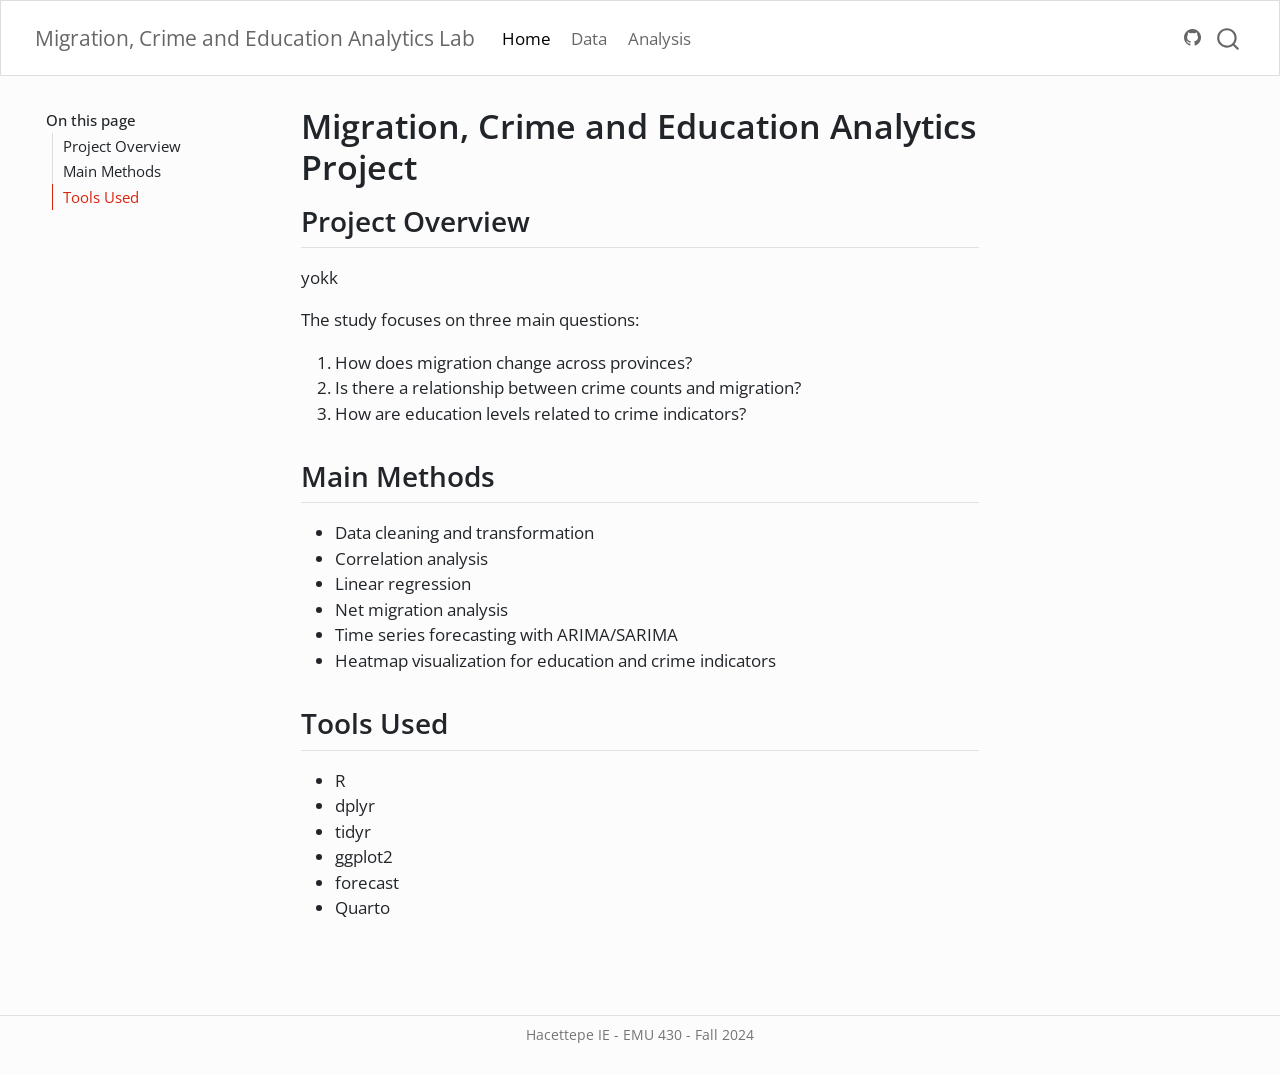
==== docs/index.html @ 11ca3cbc "Template guncellendi" ====
<!DOCTYPE html>
<html xmlns="http://www.w3.org/1999/xhtml" lang="en" xml:lang="en"><head>

<meta charset="utf-8">
<meta name="generator" content="quarto-1.8.25">

<meta name="viewport" content="width=device-width, initial-scale=1.0, user-scalable=yes">


<title>Migration, Crime and Education Analytics Project – Migration, Crime and Education Analytics Lab</title>
<style>
code{white-space: pre-wrap;}
span.smallcaps{font-variant: small-caps;}
div.columns{display: flex; gap: min(4vw, 1.5em);}
div.column{flex: auto; overflow-x: auto;}
div.hanging-indent{margin-left: 1.5em; text-indent: -1.5em;}
ul.task-list{list-style: none;}
ul.task-list li input[type="checkbox"] {
  width: 0.8em;
  margin: 0 0.8em 0.2em -1em; /* quarto-specific, see https://github.com/quarto-dev/quarto-cli/issues/4556 */ 
  vertical-align: middle;
}
</style>


<script src="site_libs/quarto-nav/quarto-nav.js"></script>
<script src="site_libs/quarto-nav/headroom.min.js"></script>
<script src="site_libs/clipboard/clipboard.min.js"></script>
<script src="site_libs/quarto-search/autocomplete.umd.js"></script>
<script src="site_libs/quarto-search/fuse.min.js"></script>
<script src="site_libs/quarto-search/quarto-search.js"></script>
<meta name="quarto:offset" content="./">
<script src="site_libs/quarto-html/quarto.js" type="module"></script>
<script src="site_libs/quarto-html/tabsets/tabsets.js" type="module"></script>
<script src="site_libs/quarto-html/axe/axe-check.js" type="module"></script>
<script src="site_libs/quarto-html/popper.min.js"></script>
<script src="site_libs/quarto-html/tippy.umd.min.js"></script>
<script src="site_libs/quarto-html/anchor.min.js"></script>
<link href="site_libs/quarto-html/tippy.css" rel="stylesheet">
<link href="site_libs/quarto-html/quarto-syntax-highlighting-7b89279ff1a6dce999919e0e67d4d9ec.css" rel="stylesheet" id="quarto-text-highlighting-styles">
<script src="site_libs/bootstrap/bootstrap.min.js"></script>
<link href="site_libs/bootstrap/bootstrap-icons.css" rel="stylesheet">
<link href="site_libs/bootstrap/bootstrap-efd550d059c3056e63f96aae7042573d.min.css" rel="stylesheet" append-hash="true" id="quarto-bootstrap" data-mode="light">
<script id="quarto-search-options" type="application/json">{
  "location": "navbar",
  "copy-button": false,
  "collapse-after": 3,
  "panel-placement": "end",
  "type": "overlay",
  "limit": 50,
  "keyboard-shortcut": [
    "f",
    "/",
    "s"
  ],
  "show-item-context": false,
  "language": {
    "search-no-results-text": "No results",
    "search-matching-documents-text": "matching documents",
    "search-copy-link-title": "Copy link to search",
    "search-hide-matches-text": "Hide additional matches",
    "search-more-match-text": "more match in this document",
    "search-more-matches-text": "more matches in this document",
    "search-clear-button-title": "Clear",
    "search-text-placeholder": "",
    "search-detached-cancel-button-title": "Cancel",
    "search-submit-button-title": "Submit",
    "search-label": "Search"
  }
}</script>


<link rel="stylesheet" href="styles.css">
</head>

<body class="floating nav-fixed quarto-light">

<div id="quarto-search-results"></div>
  <header id="quarto-header" class="headroom fixed-top">
    <nav class="navbar navbar-expand-lg " data-bs-theme="dark">
      <div class="navbar-container container-fluid">
      <div class="navbar-brand-container mx-auto">
    <a href="./index.html" class="navbar-brand navbar-brand-logo">
    </a>
    <a class="navbar-brand" href="./index.html">
    <span class="navbar-title">Migration, Crime and Education Analytics Lab</span>
    </a>
  </div>
            <div id="quarto-search" class="" title="Search"></div>
          <button class="navbar-toggler" type="button" data-bs-toggle="collapse" data-bs-target="#navbarCollapse" aria-controls="navbarCollapse" role="menu" aria-expanded="false" aria-label="Toggle navigation" onclick="if (window.quartoToggleHeadroom) { window.quartoToggleHeadroom(); }">
  <span class="navbar-toggler-icon"></span>
</button>
          <div class="collapse navbar-collapse" id="navbarCollapse">
            <ul class="navbar-nav navbar-nav-scroll me-auto">
  <li class="nav-item">
    <a class="nav-link active" href="./index.html" aria-current="page"> 
<span class="menu-text">Home</span></a>
  </li>  
  <li class="nav-item">
    <a class="nav-link" href="./data.qmd"> 
<span class="menu-text">Data</span></a>
  </li>  
  <li class="nav-item">
    <a class="nav-link" href="./analysis.qmd"> 
<span class="menu-text">Analysis</span></a>
  </li>  
</ul>
          </div> <!-- /navcollapse -->
            <div class="quarto-navbar-tools">
    <a href="https://twitter.com" title="" class="quarto-navigation-tool px-1" aria-label=""><i class="bi bi-github"></i></a>
</div>
      </div> <!-- /container-fluid -->
    </nav>
</header>
<!-- content -->
<div id="quarto-content" class="quarto-container page-columns page-rows-contents page-layout-article page-navbar">
<!-- sidebar -->
  <nav id="quarto-sidebar" class="sidebar collapse collapse-horizontal quarto-sidebar-collapse-item sidebar-navigation floating overflow-auto">
    <nav id="TOC" role="doc-toc" class="toc-active">
    <h2 id="toc-title">On this page</h2>
   
  <ul>
  <li><a href="#project-overview" id="toc-project-overview" class="nav-link active" data-scroll-target="#project-overview">Project Overview</a></li>
  <li><a href="#main-methods" id="toc-main-methods" class="nav-link" data-scroll-target="#main-methods">Main Methods</a></li>
  <li><a href="#tools-used" id="toc-tools-used" class="nav-link" data-scroll-target="#tools-used">Tools Used</a></li>
  </ul>
</nav>
</nav>
<div id="quarto-sidebar-glass" class="quarto-sidebar-collapse-item" data-bs-toggle="collapse" data-bs-target=".quarto-sidebar-collapse-item"></div>
<!-- margin-sidebar -->
    <div id="quarto-margin-sidebar" class="sidebar margin-sidebar zindex-bottom">
    </div>
<!-- main -->
<main class="content" id="quarto-document-content">

<header id="title-block-header" class="quarto-title-block default">
<div class="quarto-title">
<h1 class="title">Migration, Crime and Education Analytics Project</h1>
</div>



<div class="quarto-title-meta">

    
  
    
  </div>
  


</header>


<section id="project-overview" class="level2">
<h2 class="anchored" data-anchor-id="project-overview">Project Overview</h2>
<p>yokk</p>
<p>The study focuses on three main questions:</p>
<ol type="1">
<li>How does migration change across provinces?</li>
<li>Is there a relationship between crime counts and migration?</li>
<li>How are education levels related to crime indicators?</li>
</ol>
</section>
<section id="main-methods" class="level2">
<h2 class="anchored" data-anchor-id="main-methods">Main Methods</h2>
<ul>
<li>Data cleaning and transformation</li>
<li>Correlation analysis</li>
<li>Linear regression</li>
<li>Net migration analysis</li>
<li>Time series forecasting with ARIMA/SARIMA</li>
<li>Heatmap visualization for education and crime indicators</li>
</ul>
</section>
<section id="tools-used" class="level2">
<h2 class="anchored" data-anchor-id="tools-used">Tools Used</h2>
<ul>
<li>R</li>
<li>dplyr</li>
<li>tidyr</li>
<li>ggplot2</li>
<li>forecast</li>
<li>Quarto</li>
</ul>


</section>

<a onclick="window.scrollTo(0, 0); return false;" role="button" id="quarto-back-to-top"><i class="bi bi-arrow-up"></i> Back to top</a></main> <!-- /main -->
<script id="quarto-html-after-body" type="application/javascript">
  window.document.addEventListener("DOMContentLoaded", function (event) {
    const icon = "";
    const anchorJS = new window.AnchorJS();
    anchorJS.options = {
      placement: 'right',
      icon: icon
    };
    anchorJS.add('.anchored');
    const isCodeAnnotation = (el) => {
      for (const clz of el.classList) {
        if (clz.startsWith('code-annotation-')) {                     
          return true;
        }
      }
      return false;
    }
    const onCopySuccess = function(e) {
      // button target
      const button = e.trigger;
      // don't keep focus
      button.blur();
      // flash "checked"
      button.classList.add('code-copy-button-checked');
      var currentTitle = button.getAttribute("title");
      button.setAttribute("title", "Copied!");
      let tooltip;
      if (window.bootstrap) {
        button.setAttribute("data-bs-toggle", "tooltip");
        button.setAttribute("data-bs-placement", "left");
        button.setAttribute("data-bs-title", "Copied!");
        tooltip = new bootstrap.Tooltip(button, 
          { trigger: "manual", 
            customClass: "code-copy-button-tooltip",
            offset: [0, -8]});
        tooltip.show();    
      }
      setTimeout(function() {
        if (tooltip) {
          tooltip.hide();
          button.removeAttribute("data-bs-title");
          button.removeAttribute("data-bs-toggle");
          button.removeAttribute("data-bs-placement");
        }
        button.setAttribute("title", currentTitle);
        button.classList.remove('code-copy-button-checked');
      }, 1000);
      // clear code selection
      e.clearSelection();
    }
    const getTextToCopy = function(trigger) {
      const outerScaffold = trigger.parentElement.cloneNode(true);
      const codeEl = outerScaffold.querySelector('code');
      for (const childEl of codeEl.children) {
        if (isCodeAnnotation(childEl)) {
          childEl.remove();
        }
      }
      return codeEl.innerText;
    }
    const clipboard = new window.ClipboardJS('.code-copy-button:not([data-in-quarto-modal])', {
      text: getTextToCopy
    });
    clipboard.on('success', onCopySuccess);
    if (window.document.getElementById('quarto-embedded-source-code-modal')) {
      const clipboardModal = new window.ClipboardJS('.code-copy-button[data-in-quarto-modal]', {
        text: getTextToCopy,
        container: window.document.getElementById('quarto-embedded-source-code-modal')
      });
      clipboardModal.on('success', onCopySuccess);
    }
      var localhostRegex = new RegExp(/^(?:http|https):\/\/localhost\:?[0-9]*\//);
      var mailtoRegex = new RegExp(/^mailto:/);
        var filterRegex = new RegExp('/' + window.location.host + '/');
      var isInternal = (href) => {
          return filterRegex.test(href) || localhostRegex.test(href) || mailtoRegex.test(href);
      }
      // Inspect non-navigation links and adorn them if external
     var links = window.document.querySelectorAll('a[href]:not(.nav-link):not(.navbar-brand):not(.toc-action):not(.sidebar-link):not(.sidebar-item-toggle):not(.pagination-link):not(.no-external):not([aria-hidden]):not(.dropdown-item):not(.quarto-navigation-tool):not(.about-link)');
      for (var i=0; i<links.length; i++) {
        const link = links[i];
        if (!isInternal(link.href)) {
          // undo the damage that might have been done by quarto-nav.js in the case of
          // links that we want to consider external
          if (link.dataset.originalHref !== undefined) {
            link.href = link.dataset.originalHref;
          }
        }
      }
    function tippyHover(el, contentFn, onTriggerFn, onUntriggerFn) {
      const config = {
        allowHTML: true,
        maxWidth: 500,
        delay: 100,
        arrow: false,
        appendTo: function(el) {
            return el.parentElement;
        },
        interactive: true,
        interactiveBorder: 10,
        theme: 'quarto',
        placement: 'bottom-start',
      };
      if (contentFn) {
        config.content = contentFn;
      }
      if (onTriggerFn) {
        config.onTrigger = onTriggerFn;
      }
      if (onUntriggerFn) {
        config.onUntrigger = onUntriggerFn;
      }
      window.tippy(el, config); 
    }
    const noterefs = window.document.querySelectorAll('a[role="doc-noteref"]');
    for (var i=0; i<noterefs.length; i++) {
      const ref = noterefs[i];
      tippyHover(ref, function() {
        // use id or data attribute instead here
        let href = ref.getAttribute('data-footnote-href') || ref.getAttribute('href');
        try { href = new URL(href).hash; } catch {}
        const id = href.replace(/^#\/?/, "");
        const note = window.document.getElementById(id);
        if (note) {
          return note.innerHTML;
        } else {
          return "";
        }
      });
    }
    const xrefs = window.document.querySelectorAll('a.quarto-xref');
    const processXRef = (id, note) => {
      // Strip column container classes
      const stripColumnClz = (el) => {
        el.classList.remove("page-full", "page-columns");
        if (el.children) {
          for (const child of el.children) {
            stripColumnClz(child);
          }
        }
      }
      stripColumnClz(note)
      if (id === null || id.startsWith('sec-')) {
        // Special case sections, only their first couple elements
        const container = document.createElement("div");
        if (note.children && note.children.length > 2) {
          container.appendChild(note.children[0].cloneNode(true));
          for (let i = 1; i < note.children.length; i++) {
            const child = note.children[i];
            if (child.tagName === "P" && child.innerText === "") {
              continue;
            } else {
              container.appendChild(child.cloneNode(true));
              break;
            }
          }
          if (window.Quarto?.typesetMath) {
            window.Quarto.typesetMath(container);
          }
          return container.innerHTML
        } else {
          if (window.Quarto?.typesetMath) {
            window.Quarto.typesetMath(note);
          }
          return note.innerHTML;
        }
      } else {
        // Remove any anchor links if they are present
        const anchorLink = note.querySelector('a.anchorjs-link');
        if (anchorLink) {
          anchorLink.remove();
        }
        if (window.Quarto?.typesetMath) {
          window.Quarto.typesetMath(note);
        }
        if (note.classList.contains("callout")) {
          return note.outerHTML;
        } else {
          return note.innerHTML;
        }
      }
    }
    for (var i=0; i<xrefs.length; i++) {
      const xref = xrefs[i];
      tippyHover(xref, undefined, function(instance) {
        instance.disable();
        let url = xref.getAttribute('href');
        let hash = undefined; 
        if (url.startsWith('#')) {
          hash = url;
        } else {
          try { hash = new URL(url).hash; } catch {}
        }
        if (hash) {
          const id = hash.replace(/^#\/?/, "");
          const note = window.document.getElementById(id);
          if (note !== null) {
            try {
              const html = processXRef(id, note.cloneNode(true));
              instance.setContent(html);
            } finally {
              instance.enable();
              instance.show();
            }
          } else {
            // See if we can fetch this
            fetch(url.split('#')[0])
            .then(res => res.text())
            .then(html => {
              const parser = new DOMParser();
              const htmlDoc = parser.parseFromString(html, "text/html");
              const note = htmlDoc.getElementById(id);
              if (note !== null) {
                const html = processXRef(id, note);
                instance.setContent(html);
              } 
            }).finally(() => {
              instance.enable();
              instance.show();
            });
          }
        } else {
          // See if we can fetch a full url (with no hash to target)
          // This is a special case and we should probably do some content thinning / targeting
          fetch(url)
          .then(res => res.text())
          .then(html => {
            const parser = new DOMParser();
            const htmlDoc = parser.parseFromString(html, "text/html");
            const note = htmlDoc.querySelector('main.content');
            if (note !== null) {
              // This should only happen for chapter cross references
              // (since there is no id in the URL)
              // remove the first header
              if (note.children.length > 0 && note.children[0].tagName === "HEADER") {
                note.children[0].remove();
              }
              const html = processXRef(null, note);
              instance.setContent(html);
            } 
          }).finally(() => {
            instance.enable();
            instance.show();
          });
        }
      }, function(instance) {
      });
    }
        let selectedAnnoteEl;
        const selectorForAnnotation = ( cell, annotation) => {
          let cellAttr = 'data-code-cell="' + cell + '"';
          let lineAttr = 'data-code-annotation="' +  annotation + '"';
          const selector = 'span[' + cellAttr + '][' + lineAttr + ']';
          return selector;
        }
        const selectCodeLines = (annoteEl) => {
          const doc = window.document;
          const targetCell = annoteEl.getAttribute("data-target-cell");
          const targetAnnotation = annoteEl.getAttribute("data-target-annotation");
          const annoteSpan = window.document.querySelector(selectorForAnnotation(targetCell, targetAnnotation));
          const lines = annoteSpan.getAttribute("data-code-lines").split(",");
          const lineIds = lines.map((line) => {
            return targetCell + "-" + line;
          })
          let top = null;
          let height = null;
          let parent = null;
          if (lineIds.length > 0) {
              //compute the position of the single el (top and bottom and make a div)
              const el = window.document.getElementById(lineIds[0]);
              top = el.offsetTop;
              height = el.offsetHeight;
              parent = el.parentElement.parentElement;
            if (lineIds.length > 1) {
              const lastEl = window.document.getElementById(lineIds[lineIds.length - 1]);
              const bottom = lastEl.offsetTop + lastEl.offsetHeight;
              height = bottom - top;
            }
            if (top !== null && height !== null && parent !== null) {
              // cook up a div (if necessary) and position it 
              let div = window.document.getElementById("code-annotation-line-highlight");
              if (div === null) {
                div = window.document.createElement("div");
                div.setAttribute("id", "code-annotation-line-highlight");
                div.style.position = 'absolute';
                parent.appendChild(div);
              }
              div.style.top = top - 2 + "px";
              div.style.height = height + 4 + "px";
              div.style.left = 0;
              let gutterDiv = window.document.getElementById("code-annotation-line-highlight-gutter");
              if (gutterDiv === null) {
                gutterDiv = window.document.createElement("div");
                gutterDiv.setAttribute("id", "code-annotation-line-highlight-gutter");
                gutterDiv.style.position = 'absolute';
                const codeCell = window.document.getElementById(targetCell);
                const gutter = codeCell.querySelector('.code-annotation-gutter');
                gutter.appendChild(gutterDiv);
              }
              gutterDiv.style.top = top - 2 + "px";
              gutterDiv.style.height = height + 4 + "px";
            }
            selectedAnnoteEl = annoteEl;
          }
        };
        const unselectCodeLines = () => {
          const elementsIds = ["code-annotation-line-highlight", "code-annotation-line-highlight-gutter"];
          elementsIds.forEach((elId) => {
            const div = window.document.getElementById(elId);
            if (div) {
              div.remove();
            }
          });
          selectedAnnoteEl = undefined;
        };
          // Handle positioning of the toggle
      window.addEventListener(
        "resize",
        throttle(() => {
          elRect = undefined;
          if (selectedAnnoteEl) {
            selectCodeLines(selectedAnnoteEl);
          }
        }, 10)
      );
      function throttle(fn, ms) {
      let throttle = false;
      let timer;
        return (...args) => {
          if(!throttle) { // first call gets through
              fn.apply(this, args);
              throttle = true;
          } else { // all the others get throttled
              if(timer) clearTimeout(timer); // cancel #2
              timer = setTimeout(() => {
                fn.apply(this, args);
                timer = throttle = false;
              }, ms);
          }
        };
      }
        // Attach click handler to the DT
        const annoteDls = window.document.querySelectorAll('dt[data-target-cell]');
        for (const annoteDlNode of annoteDls) {
          annoteDlNode.addEventListener('click', (event) => {
            const clickedEl = event.target;
            if (clickedEl !== selectedAnnoteEl) {
              unselectCodeLines();
              const activeEl = window.document.querySelector('dt[data-target-cell].code-annotation-active');
              if (activeEl) {
                activeEl.classList.remove('code-annotation-active');
              }
              selectCodeLines(clickedEl);
              clickedEl.classList.add('code-annotation-active');
            } else {
              // Unselect the line
              unselectCodeLines();
              clickedEl.classList.remove('code-annotation-active');
            }
          });
        }
    const findCites = (el) => {
      const parentEl = el.parentElement;
      if (parentEl) {
        const cites = parentEl.dataset.cites;
        if (cites) {
          return {
            el,
            cites: cites.split(' ')
          };
        } else {
          return findCites(el.parentElement)
        }
      } else {
        return undefined;
      }
    };
    var bibliorefs = window.document.querySelectorAll('a[role="doc-biblioref"]');
    for (var i=0; i<bibliorefs.length; i++) {
      const ref = bibliorefs[i];
      const citeInfo = findCites(ref);
      if (citeInfo) {
        tippyHover(citeInfo.el, function() {
          var popup = window.document.createElement('div');
          citeInfo.cites.forEach(function(cite) {
            var citeDiv = window.document.createElement('div');
            citeDiv.classList.add('hanging-indent');
            citeDiv.classList.add('csl-entry');
            var biblioDiv = window.document.getElementById('ref-' + cite);
            if (biblioDiv) {
              citeDiv.innerHTML = biblioDiv.innerHTML;
            }
            popup.appendChild(citeDiv);
          });
          return popup.innerHTML;
        });
      }
    }
  });
  </script>
</div> <!-- /content -->
<footer class="footer">
  <div class="nav-footer">
    <div class="nav-footer-left">
      &nbsp;
    </div>   
    <div class="nav-footer-center">
<p>Hacettepe IE - EMU 430 - Fall 2024</p>
</div>
    <div class="nav-footer-right">
      &nbsp;
    </div>
  </div>
</footer>




</body></html>
---- docs/site_libs/quarto-html/tippy.css ----
.tippy-box[data-animation=fade][data-state=hidden]{opacity:0}[data-tippy-root]{max-width:calc(100vw - 10px)}.tippy-box{position:relative;background-color:#333;color:#fff;border-radius:4px;font-size:14px;line-height:1.4;white-space:normal;outline:0;transition-property:transform,visibility,opacity}.tippy-box[data-placement^=top]>.tippy-arrow{bottom:0}.tippy-box[data-placement^=top]>.tippy-arrow:before{bottom:-7px;left:0;border-width:8px 8px 0;border-top-color:initial;transform-origin:center top}.tippy-box[data-placement^=bottom]>.tippy-arrow{top:0}.tippy-box[data-placement^=bottom]>.tippy-arrow:before{top:-7px;left:0;border-width:0 8px 8px;border-bottom-color:initial;transform-origin:center bottom}.tippy-box[data-placement^=left]>.tippy-arrow{right:0}.tippy-box[data-placement^=left]>.tippy-arrow:before{border-width:8px 0 8px 8px;border-left-color:initial;right:-7px;transform-origin:center left}.tippy-box[data-placement^=right]>.tippy-arrow{left:0}.tippy-box[data-placement^=right]>.tippy-arrow:before{left:-7px;border-width:8px 8px 8px 0;border-right-color:initial;transform-origin:center right}.tippy-box[data-inertia][data-state=visible]{transition-timing-function:cubic-bezier(.54,1.5,.38,1.11)}.tippy-arrow{width:16px;height:16px;color:#333}.tippy-arrow:before{content:"";position:absolute;border-color:transparent;border-style:solid}.tippy-content{position:relative;padding:5px 9px;z-index:1}
---- docs/site_libs/quarto-html/quarto-syntax-highlighting-7b89279ff1a6dce999919e0e67d4d9ec.css ----
/* quarto syntax highlight colors */
:root {
  --quarto-hl-ot-color: #003B4F;
  --quarto-hl-at-color: #657422;
  --quarto-hl-ss-color: #20794D;
  --quarto-hl-an-color: #5E5E5E;
  --quarto-hl-fu-color: #4758AB;
  --quarto-hl-st-color: #20794D;
  --quarto-hl-cf-color: #003B4F;
  --quarto-hl-op-color: #5E5E5E;
  --quarto-hl-er-color: #AD0000;
  --quarto-hl-bn-color: #AD0000;
  --quarto-hl-al-color: #AD0000;
  --quarto-hl-va-color: #111111;
  --quarto-hl-bu-color: inherit;
  --quarto-hl-ex-color: inherit;
  --quarto-hl-pp-color: #AD0000;
  --quarto-hl-in-color: #5E5E5E;
  --quarto-hl-vs-color: #20794D;
  --quarto-hl-wa-color: #5E5E5E;
  --quarto-hl-do-color: #5E5E5E;
  --quarto-hl-im-color: #00769E;
  --quarto-hl-ch-color: #20794D;
  --quarto-hl-dt-color: #AD0000;
  --quarto-hl-fl-color: #AD0000;
  --quarto-hl-co-color: #5E5E5E;
  --quarto-hl-cv-color: #5E5E5E;
  --quarto-hl-cn-color: #8f5902;
  --quarto-hl-sc-color: #5E5E5E;
  --quarto-hl-dv-color: #AD0000;
  --quarto-hl-kw-color: #003B4F;
}

/* other quarto variables */
:root {
  --quarto-font-monospace: SFMono-Regular, Menlo, Monaco, Consolas, "Liberation Mono", "Courier New", monospace;
}

/* syntax highlight based on Pandoc's rules */
pre > code.sourceCode > span {
  color: #003B4F;
}

code.sourceCode > span {
  color: #003B4F;
}

div.sourceCode,
div.sourceCode pre.sourceCode {
  color: #003B4F;
}

/* Normal */
code span {
  color: #003B4F;
}

/* Alert */
code span.al {
  color: #AD0000;
  font-style: inherit;
}

/* Annotation */
code span.an {
  color: #5E5E5E;
  font-style: inherit;
}

/* Attribute */
code span.at {
  color: #657422;
  font-style: inherit;
}

/* BaseN */
code span.bn {
  color: #AD0000;
  font-style: inherit;
}

/* BuiltIn */
code span.bu {
  font-style: inherit;
}

/* ControlFlow */
code span.cf {
  color: #003B4F;
  font-weight: bold;
  font-style: inherit;
}

/* Char */
code span.ch {
  color: #20794D;
  font-style: inherit;
}

/* Constant */
code span.cn {
  color: #8f5902;
  font-style: inherit;
}

/* Comment */
code span.co {
  color: #5E5E5E;
  font-style: inherit;
}

/* CommentVar */
code span.cv {
  color: #5E5E5E;
  font-style: italic;
}

/* Documentation */
code span.do {
  color: #5E5E5E;
  font-style: italic;
}

/* DataType */
code span.dt {
  color: #AD0000;
  font-style: inherit;
}

/* DecVal */
code span.dv {
  color: #AD0000;
  font-style: inherit;
}

/* Error */
code span.er {
  color: #AD0000;
  font-style: inherit;
}

/* Extension */
code span.ex {
  font-style: inherit;
}

/* Float */
code span.fl {
  color: #AD0000;
  font-style: inherit;
}

/* Function */
code span.fu {
  color: #4758AB;
  font-style: inherit;
}

/* Import */
code span.im {
  color: #00769E;
  font-style: inherit;
}

/* Information */
code span.in {
  color: #5E5E5E;
  font-style: inherit;
}

/* Keyword */
code span.kw {
  color: #003B4F;
  font-weight: bold;
  font-style: inherit;
}

/* Operator */
code span.op {
  color: #5E5E5E;
  font-style: inherit;
}

/* Other */
code span.ot {
  color: #003B4F;
  font-style: inherit;
}

/* Preprocessor */
code span.pp {
  color: #AD0000;
  font-style: inherit;
}

/* SpecialChar */
code span.sc {
  color: #5E5E5E;
  font-style: inherit;
}

/* SpecialString */
code span.ss {
  color: #20794D;
  font-style: inherit;
}

/* String */
code span.st {
  color: #20794D;
  font-style: inherit;
}

/* Variable */
code span.va {
  color: #111111;
  font-style: inherit;
}

/* VerbatimString */
code span.vs {
  color: #20794D;
  font-style: inherit;
}

/* Warning */
code span.wa {
  color: #5E5E5E;
  font-style: italic;
}

.prevent-inlining {
  content: "</";
}

/*# sourceMappingURL=3944bc705cfaf4c80e56f77c5205168a.css.map */
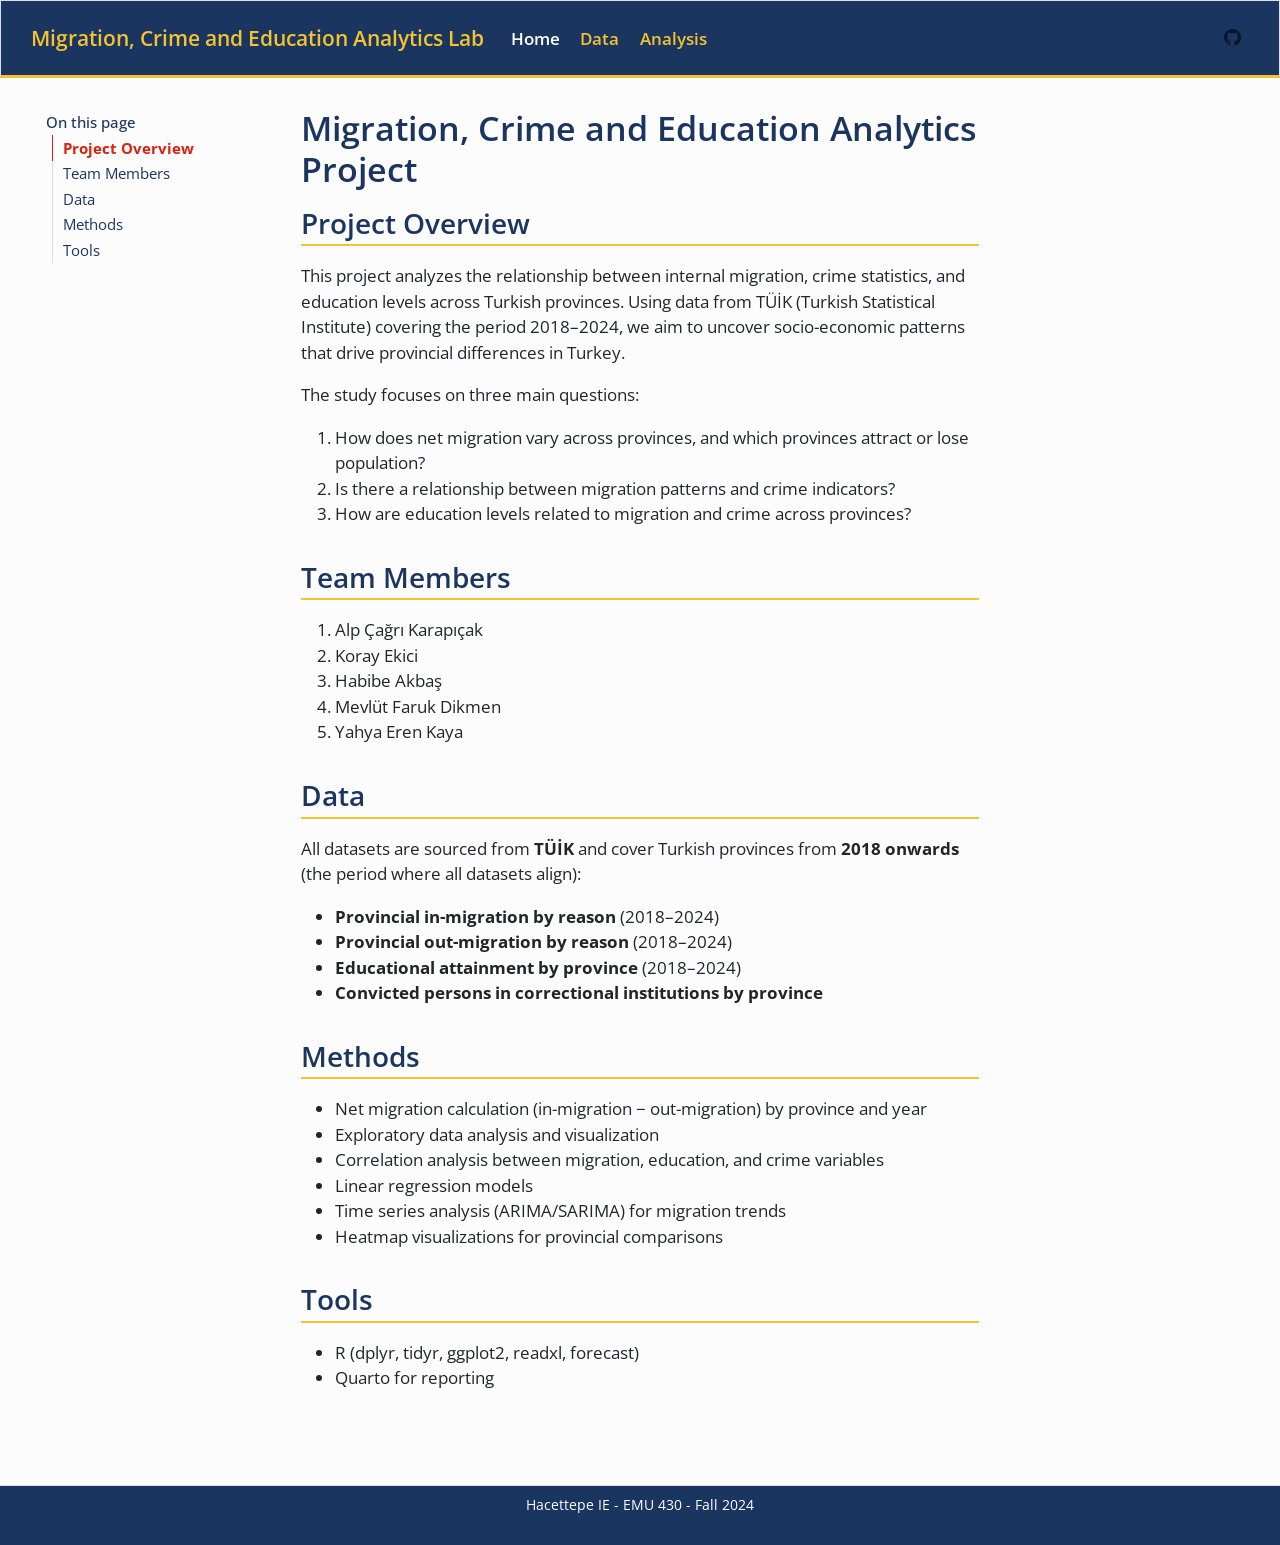
==== commit 6b8b7fa5: "Add rendered Quarto website (docs/) - Navy/yellow/white themed website - Home, Data, and Analysis pa" ====
--- a/docs/index.html
+++ b/docs/index.html
@@ -2,13 +2,16 @@
 <html xmlns="http://www.w3.org/1999/xhtml" lang="en" xml:lang="en"><head>
 
 <meta charset="utf-8">
-<meta name="generator" content="quarto-1.8.25">
+<meta name="generator" content="quarto-1.9.36">
 
 <meta name="viewport" content="width=device-width, initial-scale=1.0, user-scalable=yes">
 
 
 <title>Migration, Crime and Education Analytics Project – Migration, Crime and Education Analytics Lab</title>
 <style>
+/* Default styles provided by pandoc.
+** See https://pandoc.org/MANUAL.html#variables-for-html for config info.
+*/
 code{white-space: pre-wrap;}
 span.smallcaps{font-variant: small-caps;}
 div.columns{display: flex; gap: min(4vw, 1.5em);}
@@ -32,15 +35,14 @@
 <meta name="quarto:offset" content="./">
 <script src="site_libs/quarto-html/quarto.js" type="module"></script>
 <script src="site_libs/quarto-html/tabsets/tabsets.js" type="module"></script>
-<script src="site_libs/quarto-html/axe/axe-check.js" type="module"></script>
 <script src="site_libs/quarto-html/popper.min.js"></script>
 <script src="site_libs/quarto-html/tippy.umd.min.js"></script>
 <script src="site_libs/quarto-html/anchor.min.js"></script>
 <link href="site_libs/quarto-html/tippy.css" rel="stylesheet">
-<link href="site_libs/quarto-html/quarto-syntax-highlighting-7b89279ff1a6dce999919e0e67d4d9ec.css" rel="stylesheet" id="quarto-text-highlighting-styles">
+<link href="site_libs/quarto-html/quarto-syntax-highlighting-845c23b38eaddc0f92fda52bfe77a8c8.css" rel="stylesheet" id="quarto-text-highlighting-styles">
 <script src="site_libs/bootstrap/bootstrap.min.js"></script>
 <link href="site_libs/bootstrap/bootstrap-icons.css" rel="stylesheet">
-<link href="site_libs/bootstrap/bootstrap-efd550d059c3056e63f96aae7042573d.min.css" rel="stylesheet" append-hash="true" id="quarto-bootstrap" data-mode="light">
+<link href="site_libs/bootstrap/bootstrap-8a7bb8a3e06cc5e54db5d15903f32f38.min.css" rel="stylesheet" append-hash="true" id="quarto-bootstrap" data-mode="light">
 <script id="quarto-search-options" type="application/json">{
   "location": "navbar",
   "copy-button": false,
@@ -80,8 +82,6 @@
     <nav class="navbar navbar-expand-lg " data-bs-theme="dark">
       <div class="navbar-container container-fluid">
       <div class="navbar-brand-container mx-auto">
-    <a href="./index.html" class="navbar-brand navbar-brand-logo">
-    </a>
     <a class="navbar-brand" href="./index.html">
     <span class="navbar-title">Migration, Crime and Education Analytics Lab</span>
     </a>
@@ -97,17 +97,17 @@
 <span class="menu-text">Home</span></a>
   </li>  
   <li class="nav-item">
-    <a class="nav-link" href="./data.qmd"> 
+    <a class="nav-link" href="./data.html"> 
 <span class="menu-text">Data</span></a>
   </li>  
   <li class="nav-item">
-    <a class="nav-link" href="./analysis.qmd"> 
+    <a class="nav-link" href="./analysis.html"> 
 <span class="menu-text">Analysis</span></a>
   </li>  
 </ul>
           </div> <!-- /navcollapse -->
             <div class="quarto-navbar-tools">
-    <a href="https://twitter.com" title="" class="quarto-navigation-tool px-1" aria-label=""><i class="bi bi-github"></i></a>
+    <a href="https://github.com/emu-hacettepe-analytics/emu430-fall2024-team-team5g" title="" class="quarto-navigation-tool px-1" aria-label=""><i class="bi bi-github"></i></a>
 </div>
       </div> <!-- /container-fluid -->
     </nav>
@@ -121,8 +121,10 @@
    
   <ul>
   <li><a href="#project-overview" id="toc-project-overview" class="nav-link active" data-scroll-target="#project-overview">Project Overview</a></li>
-  <li><a href="#main-methods" id="toc-main-methods" class="nav-link" data-scroll-target="#main-methods">Main Methods</a></li>
-  <li><a href="#tools-used" id="toc-tools-used" class="nav-link" data-scroll-target="#tools-used">Tools Used</a></li>
+  <li><a href="#team-members" id="toc-team-members" class="nav-link" data-scroll-target="#team-members">Team Members</a></li>
+  <li><a href="#data" id="toc-data" class="nav-link" data-scroll-target="#data">Data</a></li>
+  <li><a href="#methods" id="toc-methods" class="nav-link" data-scroll-target="#methods">Methods</a></li>
+  <li><a href="#tools" id="toc-tools" class="nav-link" data-scroll-target="#tools">Tools</a></li>
   </ul>
 </nav>
 </nav>
@@ -154,34 +156,50 @@
 
 <section id="project-overview" class="level2">
 <h2 class="anchored" data-anchor-id="project-overview">Project Overview</h2>
-<p>yokk</p>
+<p>This project analyzes the relationship between internal migration, crime statistics, and education levels across Turkish provinces. Using data from TÜİK (Turkish Statistical Institute) covering the period 2018–2024, we aim to uncover socio-economic patterns that drive provincial differences in Turkey.</p>
 <p>The study focuses on three main questions:</p>
 <ol type="1">
-<li>How does migration change across provinces?</li>
-<li>Is there a relationship between crime counts and migration?</li>
-<li>How are education levels related to crime indicators?</li>
+<li>How does net migration vary across provinces, and which provinces attract or lose population?</li>
+<li>Is there a relationship between migration patterns and crime indicators?</li>
+<li>How are education levels related to migration and crime across provinces?</li>
 </ol>
 </section>
-<section id="main-methods" class="level2">
-<h2 class="anchored" data-anchor-id="main-methods">Main Methods</h2>
+<section id="team-members" class="level2">
+<h2 class="anchored" data-anchor-id="team-members">Team Members</h2>
+<ol type="1">
+<li>Alp Çağrı Karapıçak</li>
+<li>Koray Ekici</li>
+<li>Habibe Akbaş</li>
+<li>Mevlüt Faruk Dikmen</li>
+<li>Yahya Eren Kaya</li>
+</ol>
+</section>
+<section id="data" class="level2">
+<h2 class="anchored" data-anchor-id="data">Data</h2>
+<p>All datasets are sourced from <strong>TÜİK</strong> and cover Turkish provinces from <strong>2018 onwards</strong> (the period where all datasets align):</p>
 <ul>
-<li>Data cleaning and transformation</li>
-<li>Correlation analysis</li>
-<li>Linear regression</li>
-<li>Net migration analysis</li>
-<li>Time series forecasting with ARIMA/SARIMA</li>
-<li>Heatmap visualization for education and crime indicators</li>
+<li><strong>Provincial in-migration by reason</strong> (2018–2024)</li>
+<li><strong>Provincial out-migration by reason</strong> (2018–2024)</li>
+<li><strong>Educational attainment by province</strong> (2018–2024)</li>
+<li><strong>Convicted persons in correctional institutions by province</strong></li>
 </ul>
 </section>
-<section id="tools-used" class="level2">
-<h2 class="anchored" data-anchor-id="tools-used">Tools Used</h2>
+<section id="methods" class="level2">
+<h2 class="anchored" data-anchor-id="methods">Methods</h2>
 <ul>
-<li>R</li>
-<li>dplyr</li>
-<li>tidyr</li>
-<li>ggplot2</li>
-<li>forecast</li>
-<li>Quarto</li>
+<li>Net migration calculation (in-migration − out-migration) by province and year</li>
+<li>Exploratory data analysis and visualization</li>
+<li>Correlation analysis between migration, education, and crime variables</li>
+<li>Linear regression models</li>
+<li>Time series analysis (ARIMA/SARIMA) for migration trends</li>
+<li>Heatmap visualizations for provincial comparisons</li>
+</ul>
+</section>
+<section id="tools" class="level2">
+<h2 class="anchored" data-anchor-id="tools">Tools</h2>
+<ul>
+<li>R (dplyr, tidyr, ggplot2, readxl, forecast)</li>
+<li>Quarto for reporting</li>
 </ul>
 
 
--- a/docs/site_libs/quarto-html/quarto-syntax-highlighting-845c23b38eaddc0f92fda52bfe77a8c8.css
+++ b/docs/site_libs/quarto-html/quarto-syntax-highlighting-845c23b38eaddc0f92fda52bfe77a8c8.css
@@ -0,0 +1,236 @@
+/* quarto syntax highlight colors */
+:root {
+  --quarto-hl-ot-color: #003B4F;
+  --quarto-hl-at-color: #657422;
+  --quarto-hl-ss-color: #20794D;
+  --quarto-hl-an-color: #5E5E5E;
+  --quarto-hl-fu-color: #4758AB;
+  --quarto-hl-st-color: #20794D;
+  --quarto-hl-cf-color: #003B4F;
+  --quarto-hl-op-color: #5E5E5E;
+  --quarto-hl-er-color: #AD0000;
+  --quarto-hl-bn-color: #AD0000;
+  --quarto-hl-al-color: #AD0000;
+  --quarto-hl-va-color: #111111;
+  --quarto-hl-bu-color: inherit;
+  --quarto-hl-ex-color: inherit;
+  --quarto-hl-pp-color: #AD0000;
+  --quarto-hl-in-color: #5E5E5E;
+  --quarto-hl-vs-color: #20794D;
+  --quarto-hl-wa-color: #5E5E5E;
+  --quarto-hl-do-color: #5E5E5E;
+  --quarto-hl-im-color: #00769E;
+  --quarto-hl-ch-color: #20794D;
+  --quarto-hl-dt-color: #AD0000;
+  --quarto-hl-fl-color: #AD0000;
+  --quarto-hl-co-color: #5E5E5E;
+  --quarto-hl-cv-color: #5E5E5E;
+  --quarto-hl-cn-color: #8f5902;
+  --quarto-hl-sc-color: #5E5E5E;
+  --quarto-hl-dv-color: #AD0000;
+  --quarto-hl-kw-color: #003B4F;
+}
+
+/* other quarto variables */
+:root {
+  --quarto-font-monospace: SFMono-Regular, Menlo, Monaco, Consolas, "Liberation Mono", "Courier New", monospace;
+}
+
+/* syntax highlight based on Pandoc's rules */
+pre > code.sourceCode > span {
+  color: #003B4F;
+}
+
+code.sourceCode > span {
+  color: #003B4F;
+}
+
+div.sourceCode,
+div.sourceCode pre.sourceCode {
+  color: #003B4F;
+}
+
+/* Normal */
+code span {
+  color: #003B4F;
+}
+
+/* Alert */
+code span.al {
+  color: #AD0000;
+  font-style: inherit;
+}
+
+/* Annotation */
+code span.an {
+  color: #5E5E5E;
+  font-style: inherit;
+}
+
+/* Attribute */
+code span.at {
+  color: #657422;
+  font-style: inherit;
+}
+
+/* BaseN */
+code span.bn {
+  color: #AD0000;
+  font-style: inherit;
+}
+
+/* BuiltIn */
+code span.bu {
+  font-style: inherit;
+}
+
+/* ControlFlow */
+code span.cf {
+  color: #003B4F;
+  font-weight: bold;
+  font-style: inherit;
+}
+
+/* Char */
+code span.ch {
+  color: #20794D;
+  font-style: inherit;
+}
+
+/* Constant */
+code span.cn {
+  color: #8f5902;
+  font-style: inherit;
+}
+
+/* Comment */
+code span.co {
+  color: #5E5E5E;
+  font-style: inherit;
+}
+
+/* CommentVar */
+code span.cv {
+  color: #5E5E5E;
+  font-style: italic;
+}
+
+/* Documentation */
+code span.do {
+  color: #5E5E5E;
+  font-style: italic;
+}
+
+/* DataType */
+code span.dt {
+  color: #AD0000;
+  font-style: inherit;
+}
+
+/* DecVal */
+code span.dv {
+  color: #AD0000;
+  font-style: inherit;
+}
+
+/* Error */
+code span.er {
+  color: #AD0000;
+  font-style: inherit;
+}
+
+/* Extension */
+code span.ex {
+  font-style: inherit;
+}
+
+/* Float */
+code span.fl {
+  color: #AD0000;
+  font-style: inherit;
+}
+
+/* Function */
+code span.fu {
+  color: #4758AB;
+  font-style: inherit;
+}
+
+/* Import */
+code span.im {
+  color: #00769E;
+  font-style: inherit;
+}
+
+/* Information */
+code span.in {
+  color: #5E5E5E;
+  font-style: inherit;
+}
+
+/* Keyword */
+code span.kw {
+  color: #003B4F;
+  font-weight: bold;
+  font-style: inherit;
+}
+
+/* Operator */
+code span.op {
+  color: #5E5E5E;
+  font-style: inherit;
+}
+
+/* Other */
+code span.ot {
+  color: #003B4F;
+  font-style: inherit;
+}
+
+/* Preprocessor */
+code span.pp {
+  color: #AD0000;
+  font-style: inherit;
+}
+
+/* SpecialChar */
+code span.sc {
+  color: #5E5E5E;
+  font-style: inherit;
+}
+
+/* SpecialString */
+code span.ss {
+  color: #20794D;
+  font-style: inherit;
+}
+
+/* String */
+code span.st {
+  color: #20794D;
+  font-style: inherit;
+}
+
+/* Variable */
+code span.va {
+  color: #111111;
+  font-style: inherit;
+}
+
+/* VerbatimString */
+code span.vs {
+  color: #20794D;
+  font-style: inherit;
+}
+
+/* Warning */
+code span.wa {
+  color: #5E5E5E;
+  font-style: italic;
+}
+
+.prevent-inlining {
+  content: "</";
+}
+
+/*# sourceMappingURL=ac89f0bb514bba72461919f78549e31c.css.map */
--- a/docs/styles.css
+++ b/docs/styles.css
@@ -0,0 +1,81 @@
+/* EMU430 Team 5G - Navy / Yellow / White Theme */
+/* Primary: #1A3560 (navy), Accent: #F4C430 (gold), Background: #FFFFFF */
+
+/* ── Navbar ── */
+.navbar {
+  background-color: #1A3560 !important;
+  border-bottom: 3px solid #F4C430;
+}
+
+.navbar-brand,
+.navbar .nav-link {
+  color: #F4C430 !important;
+  font-weight: 600;
+}
+
+.navbar .nav-link:hover,
+.navbar .nav-link.active {
+  color: #FFFFFF !important;
+}
+
+/* ── Page headings ── */
+h1, h2, h3 {
+  color: #1A3560;
+}
+
+h2 {
+  border-bottom: 2px solid #F4C430;
+  padding-bottom: 4px;
+}
+
+/* ── Links ── */
+a {
+  color: #1A3560;
+}
+
+a:hover {
+  color: #F4C430;
+}
+
+/* ── Footer ── */
+.nav-footer {
+  background-color: #1A3560 !important;
+  color: #FFFFFF;
+  border-top: 3px solid #F4C430;
+}
+
+.nav-footer a {
+  color: #F4C430;
+}
+
+/* ── TOC sidebar ── */
+#TOC a {
+  color: #1A3560;
+}
+
+#TOC a:hover,
+#TOC a.active {
+  color: #F4C430;
+  font-weight: bold;
+}
+
+/* ── Code blocks ── */
+pre.sourceCode {
+  border-left: 4px solid #F4C430;
+  background-color: #f8f9fb;
+}
+
+/* ── Tables ── */
+table thead {
+  background-color: #1A3560;
+  color: #FFFFFF;
+}
+
+table tbody tr:hover {
+  background-color: #fff8e1;
+}
+
+/* ── Callout / alert boxes ── */
+.callout {
+  border-left-color: #F4C430;
+}
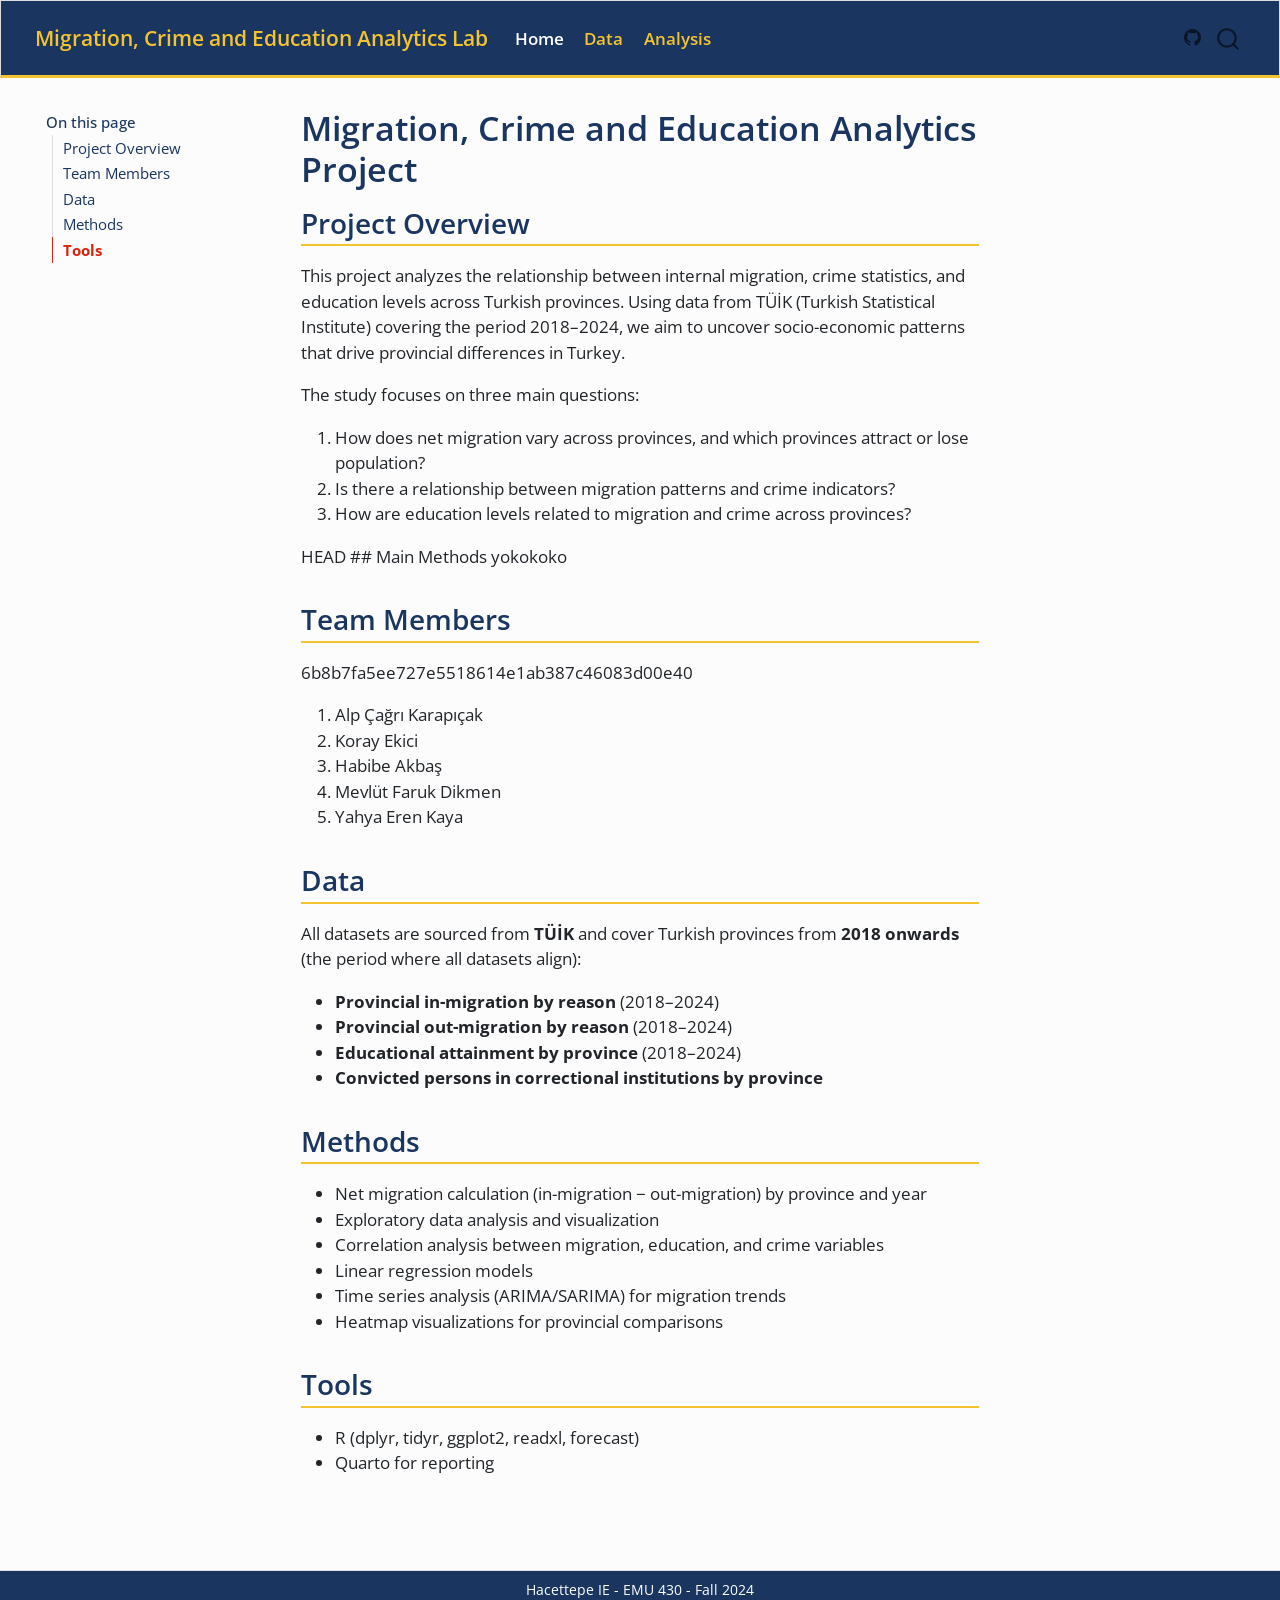
==== commit c9bce5bf: "son temizlik" ====
--- a/docs/index.html
+++ b/docs/index.html
@@ -2,16 +2,13 @@
 <html xmlns="http://www.w3.org/1999/xhtml" lang="en" xml:lang="en"><head>
 
 <meta charset="utf-8">
-<meta name="generator" content="quarto-1.9.36">
+<meta name="generator" content="quarto-1.8.25">
 
 <meta name="viewport" content="width=device-width, initial-scale=1.0, user-scalable=yes">
 
 
 <title>Migration, Crime and Education Analytics Project – Migration, Crime and Education Analytics Lab</title>
 <style>
-/* Default styles provided by pandoc.
-** See https://pandoc.org/MANUAL.html#variables-for-html for config info.
-*/
 code{white-space: pre-wrap;}
 span.smallcaps{font-variant: small-caps;}
 div.columns{display: flex; gap: min(4vw, 1.5em);}
@@ -35,14 +32,15 @@
 <meta name="quarto:offset" content="./">
 <script src="site_libs/quarto-html/quarto.js" type="module"></script>
 <script src="site_libs/quarto-html/tabsets/tabsets.js" type="module"></script>
+<script src="site_libs/quarto-html/axe/axe-check.js" type="module"></script>
 <script src="site_libs/quarto-html/popper.min.js"></script>
 <script src="site_libs/quarto-html/tippy.umd.min.js"></script>
 <script src="site_libs/quarto-html/anchor.min.js"></script>
 <link href="site_libs/quarto-html/tippy.css" rel="stylesheet">
-<link href="site_libs/quarto-html/quarto-syntax-highlighting-845c23b38eaddc0f92fda52bfe77a8c8.css" rel="stylesheet" id="quarto-text-highlighting-styles">
+<link href="site_libs/quarto-html/quarto-syntax-highlighting-7b89279ff1a6dce999919e0e67d4d9ec.css" rel="stylesheet" id="quarto-text-highlighting-styles">
 <script src="site_libs/bootstrap/bootstrap.min.js"></script>
 <link href="site_libs/bootstrap/bootstrap-icons.css" rel="stylesheet">
-<link href="site_libs/bootstrap/bootstrap-8a7bb8a3e06cc5e54db5d15903f32f38.min.css" rel="stylesheet" append-hash="true" id="quarto-bootstrap" data-mode="light">
+<link href="site_libs/bootstrap/bootstrap-efd550d059c3056e63f96aae7042573d.min.css" rel="stylesheet" append-hash="true" id="quarto-bootstrap" data-mode="light">
 <script id="quarto-search-options" type="application/json">{
   "location": "navbar",
   "copy-button": false,
@@ -82,6 +80,8 @@
     <nav class="navbar navbar-expand-lg " data-bs-theme="dark">
       <div class="navbar-container container-fluid">
       <div class="navbar-brand-container mx-auto">
+    <a href="./index.html" class="navbar-brand navbar-brand-logo">
+    </a>
     <a class="navbar-brand" href="./index.html">
     <span class="navbar-title">Migration, Crime and Education Analytics Lab</span>
     </a>
@@ -163,9 +163,11 @@
 <li>Is there a relationship between migration patterns and crime indicators?</li>
 <li>How are education levels related to migration and crime across provinces?</li>
 </ol>
+<p>HEAD ## Main Methods yokokoko</p>
 </section>
 <section id="team-members" class="level2">
 <h2 class="anchored" data-anchor-id="team-members">Team Members</h2>
+<p>6b8b7fa5ee727e5518614e1ab387c46083d00e40</p>
 <ol type="1">
 <li>Alp Çağrı Karapıçak</li>
 <li>Koray Ekici</li>
--- a/docs/site_libs/quarto-html/quarto-syntax-highlighting-7b89279ff1a6dce999919e0e67d4d9ec.css
+++ b/docs/site_libs/quarto-html/quarto-syntax-highlighting-7b89279ff1a6dce999919e0e67d4d9ec.css
@@ -0,0 +1,236 @@
+/* quarto syntax highlight colors */
+:root {
+  --quarto-hl-ot-color: #003B4F;
+  --quarto-hl-at-color: #657422;
+  --quarto-hl-ss-color: #20794D;
+  --quarto-hl-an-color: #5E5E5E;
+  --quarto-hl-fu-color: #4758AB;
+  --quarto-hl-st-color: #20794D;
+  --quarto-hl-cf-color: #003B4F;
+  --quarto-hl-op-color: #5E5E5E;
+  --quarto-hl-er-color: #AD0000;
+  --quarto-hl-bn-color: #AD0000;
+  --quarto-hl-al-color: #AD0000;
+  --quarto-hl-va-color: #111111;
+  --quarto-hl-bu-color: inherit;
+  --quarto-hl-ex-color: inherit;
+  --quarto-hl-pp-color: #AD0000;
+  --quarto-hl-in-color: #5E5E5E;
+  --quarto-hl-vs-color: #20794D;
+  --quarto-hl-wa-color: #5E5E5E;
+  --quarto-hl-do-color: #5E5E5E;
+  --quarto-hl-im-color: #00769E;
+  --quarto-hl-ch-color: #20794D;
+  --quarto-hl-dt-color: #AD0000;
+  --quarto-hl-fl-color: #AD0000;
+  --quarto-hl-co-color: #5E5E5E;
+  --quarto-hl-cv-color: #5E5E5E;
+  --quarto-hl-cn-color: #8f5902;
+  --quarto-hl-sc-color: #5E5E5E;
+  --quarto-hl-dv-color: #AD0000;
+  --quarto-hl-kw-color: #003B4F;
+}
+
+/* other quarto variables */
+:root {
+  --quarto-font-monospace: SFMono-Regular, Menlo, Monaco, Consolas, "Liberation Mono", "Courier New", monospace;
+}
+
+/* syntax highlight based on Pandoc's rules */
+pre > code.sourceCode > span {
+  color: #003B4F;
+}
+
+code.sourceCode > span {
+  color: #003B4F;
+}
+
+div.sourceCode,
+div.sourceCode pre.sourceCode {
+  color: #003B4F;
+}
+
+/* Normal */
+code span {
+  color: #003B4F;
+}
+
+/* Alert */
+code span.al {
+  color: #AD0000;
+  font-style: inherit;
+}
+
+/* Annotation */
+code span.an {
+  color: #5E5E5E;
+  font-style: inherit;
+}
+
+/* Attribute */
+code span.at {
+  color: #657422;
+  font-style: inherit;
+}
+
+/* BaseN */
+code span.bn {
+  color: #AD0000;
+  font-style: inherit;
+}
+
+/* BuiltIn */
+code span.bu {
+  font-style: inherit;
+}
+
+/* ControlFlow */
+code span.cf {
+  color: #003B4F;
+  font-weight: bold;
+  font-style: inherit;
+}
+
+/* Char */
+code span.ch {
+  color: #20794D;
+  font-style: inherit;
+}
+
+/* Constant */
+code span.cn {
+  color: #8f5902;
+  font-style: inherit;
+}
+
+/* Comment */
+code span.co {
+  color: #5E5E5E;
+  font-style: inherit;
+}
+
+/* CommentVar */
+code span.cv {
+  color: #5E5E5E;
+  font-style: italic;
+}
+
+/* Documentation */
+code span.do {
+  color: #5E5E5E;
+  font-style: italic;
+}
+
+/* DataType */
+code span.dt {
+  color: #AD0000;
+  font-style: inherit;
+}
+
+/* DecVal */
+code span.dv {
+  color: #AD0000;
+  font-style: inherit;
+}
+
+/* Error */
+code span.er {
+  color: #AD0000;
+  font-style: inherit;
+}
+
+/* Extension */
+code span.ex {
+  font-style: inherit;
+}
+
+/* Float */
+code span.fl {
+  color: #AD0000;
+  font-style: inherit;
+}
+
+/* Function */
+code span.fu {
+  color: #4758AB;
+  font-style: inherit;
+}
+
+/* Import */
+code span.im {
+  color: #00769E;
+  font-style: inherit;
+}
+
+/* Information */
+code span.in {
+  color: #5E5E5E;
+  font-style: inherit;
+}
+
+/* Keyword */
+code span.kw {
+  color: #003B4F;
+  font-weight: bold;
+  font-style: inherit;
+}
+
+/* Operator */
+code span.op {
+  color: #5E5E5E;
+  font-style: inherit;
+}
+
+/* Other */
+code span.ot {
+  color: #003B4F;
+  font-style: inherit;
+}
+
+/* Preprocessor */
+code span.pp {
+  color: #AD0000;
+  font-style: inherit;
+}
+
+/* SpecialChar */
+code span.sc {
+  color: #5E5E5E;
+  font-style: inherit;
+}
+
+/* SpecialString */
+code span.ss {
+  color: #20794D;
+  font-style: inherit;
+}
+
+/* String */
+code span.st {
+  color: #20794D;
+  font-style: inherit;
+}
+
+/* Variable */
+code span.va {
+  color: #111111;
+  font-style: inherit;
+}
+
+/* VerbatimString */
+code span.vs {
+  color: #20794D;
+  font-style: inherit;
+}
+
+/* Warning */
+code span.wa {
+  color: #5E5E5E;
+  font-style: italic;
+}
+
+.prevent-inlining {
+  content: "</";
+}
+
+/*# sourceMappingURL=3944bc705cfaf4c80e56f77c5205168a.css.map */
